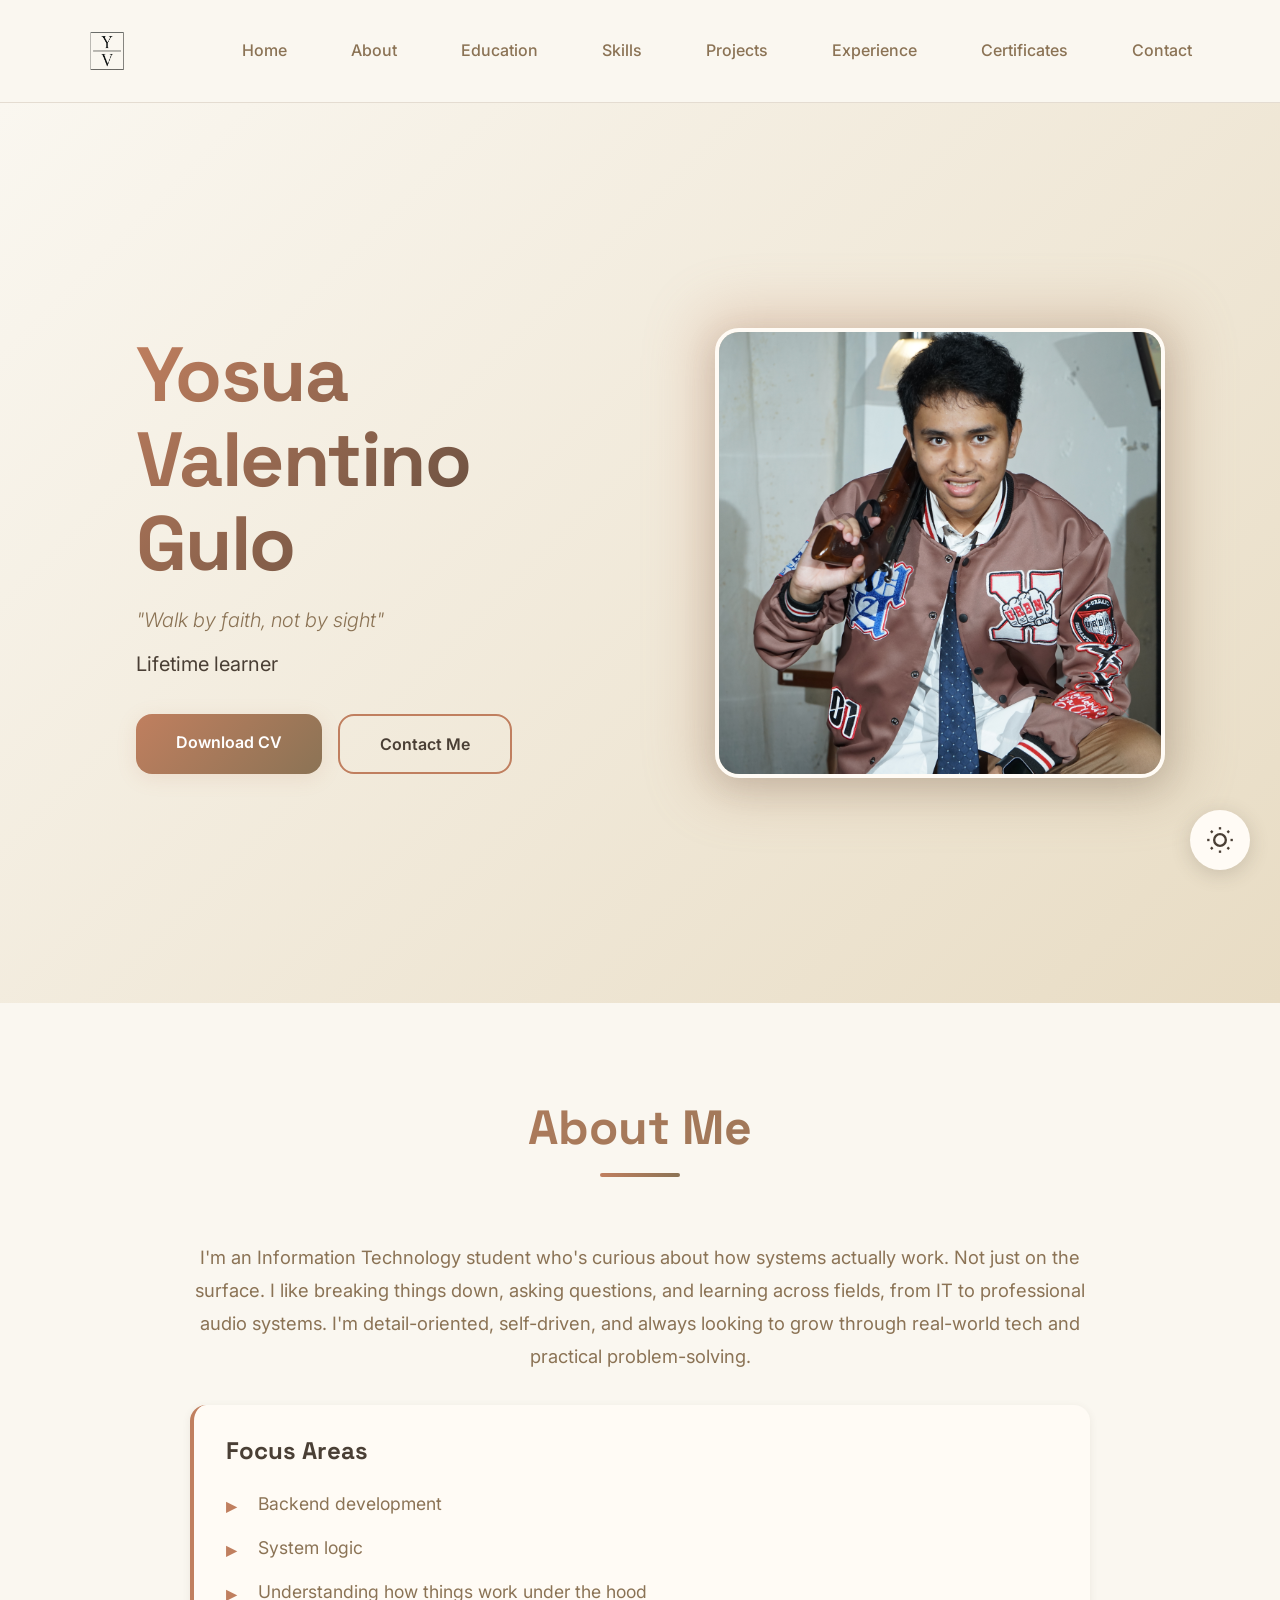
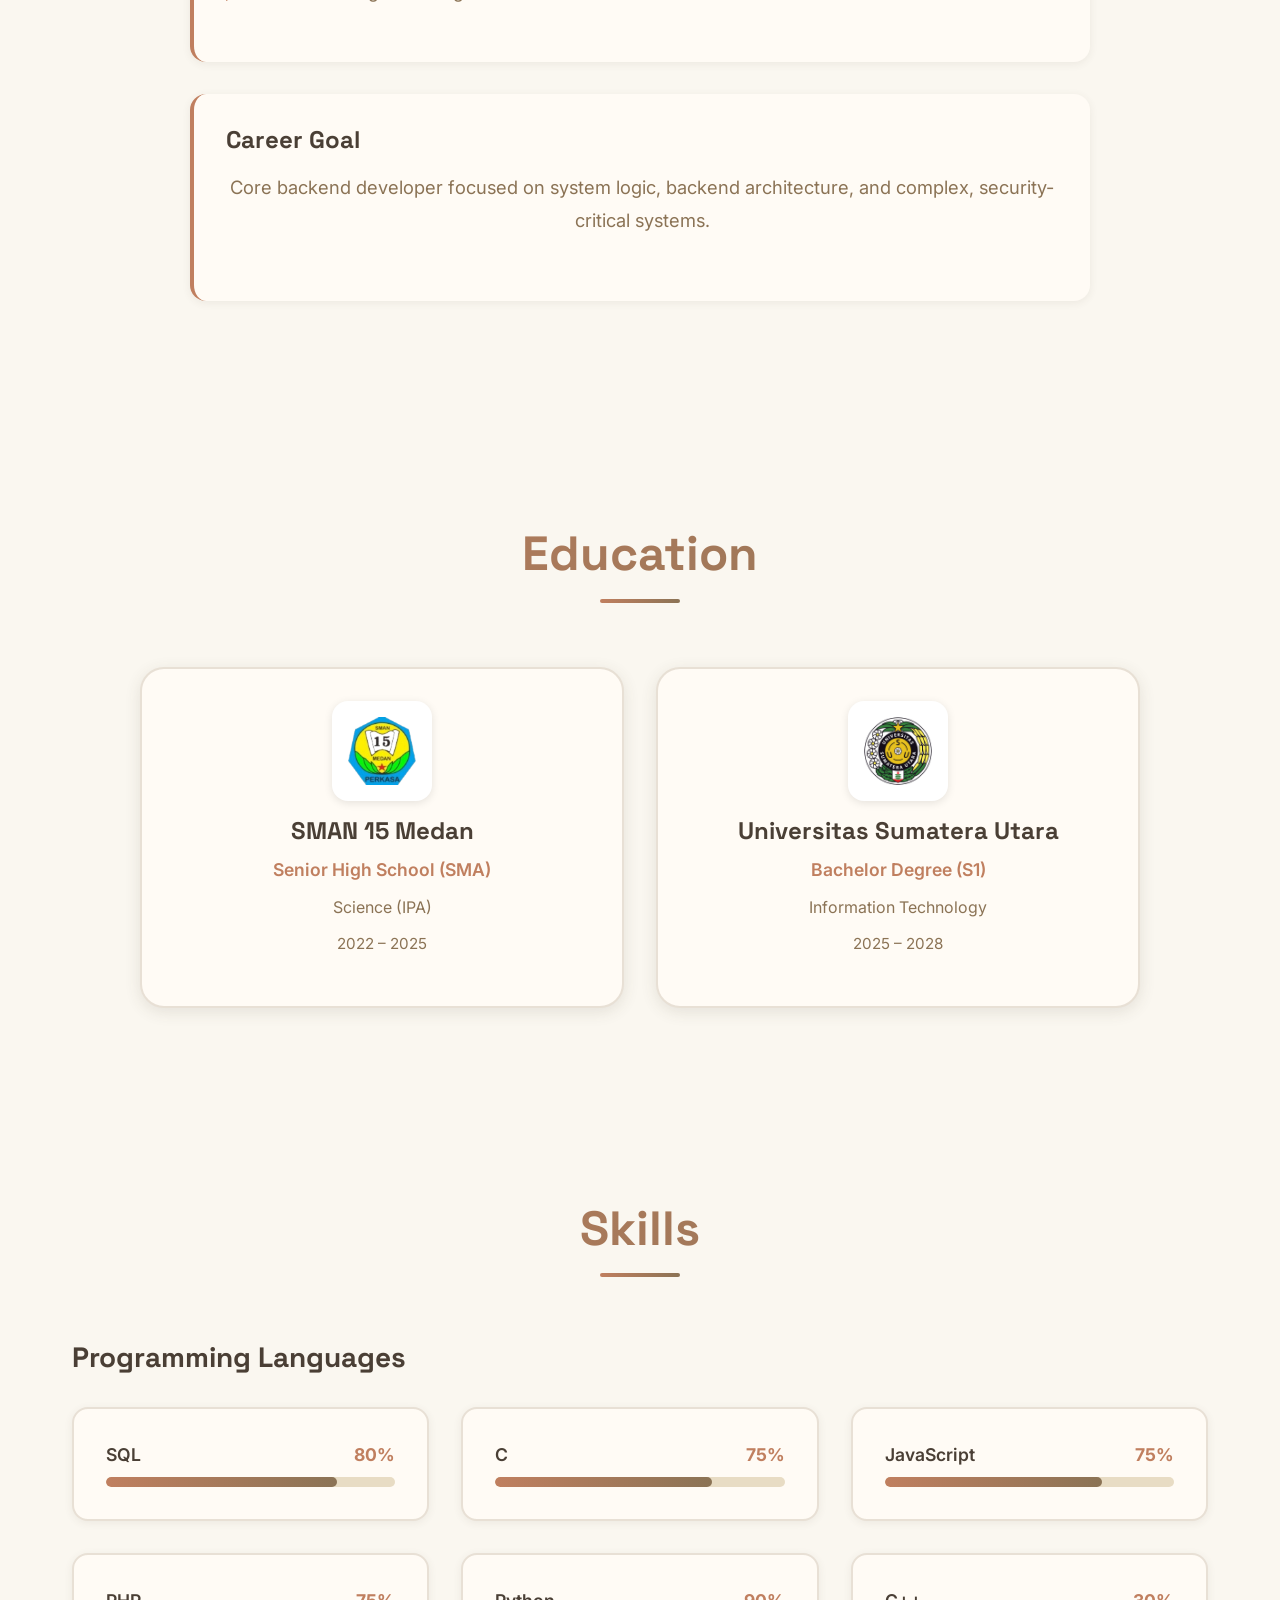
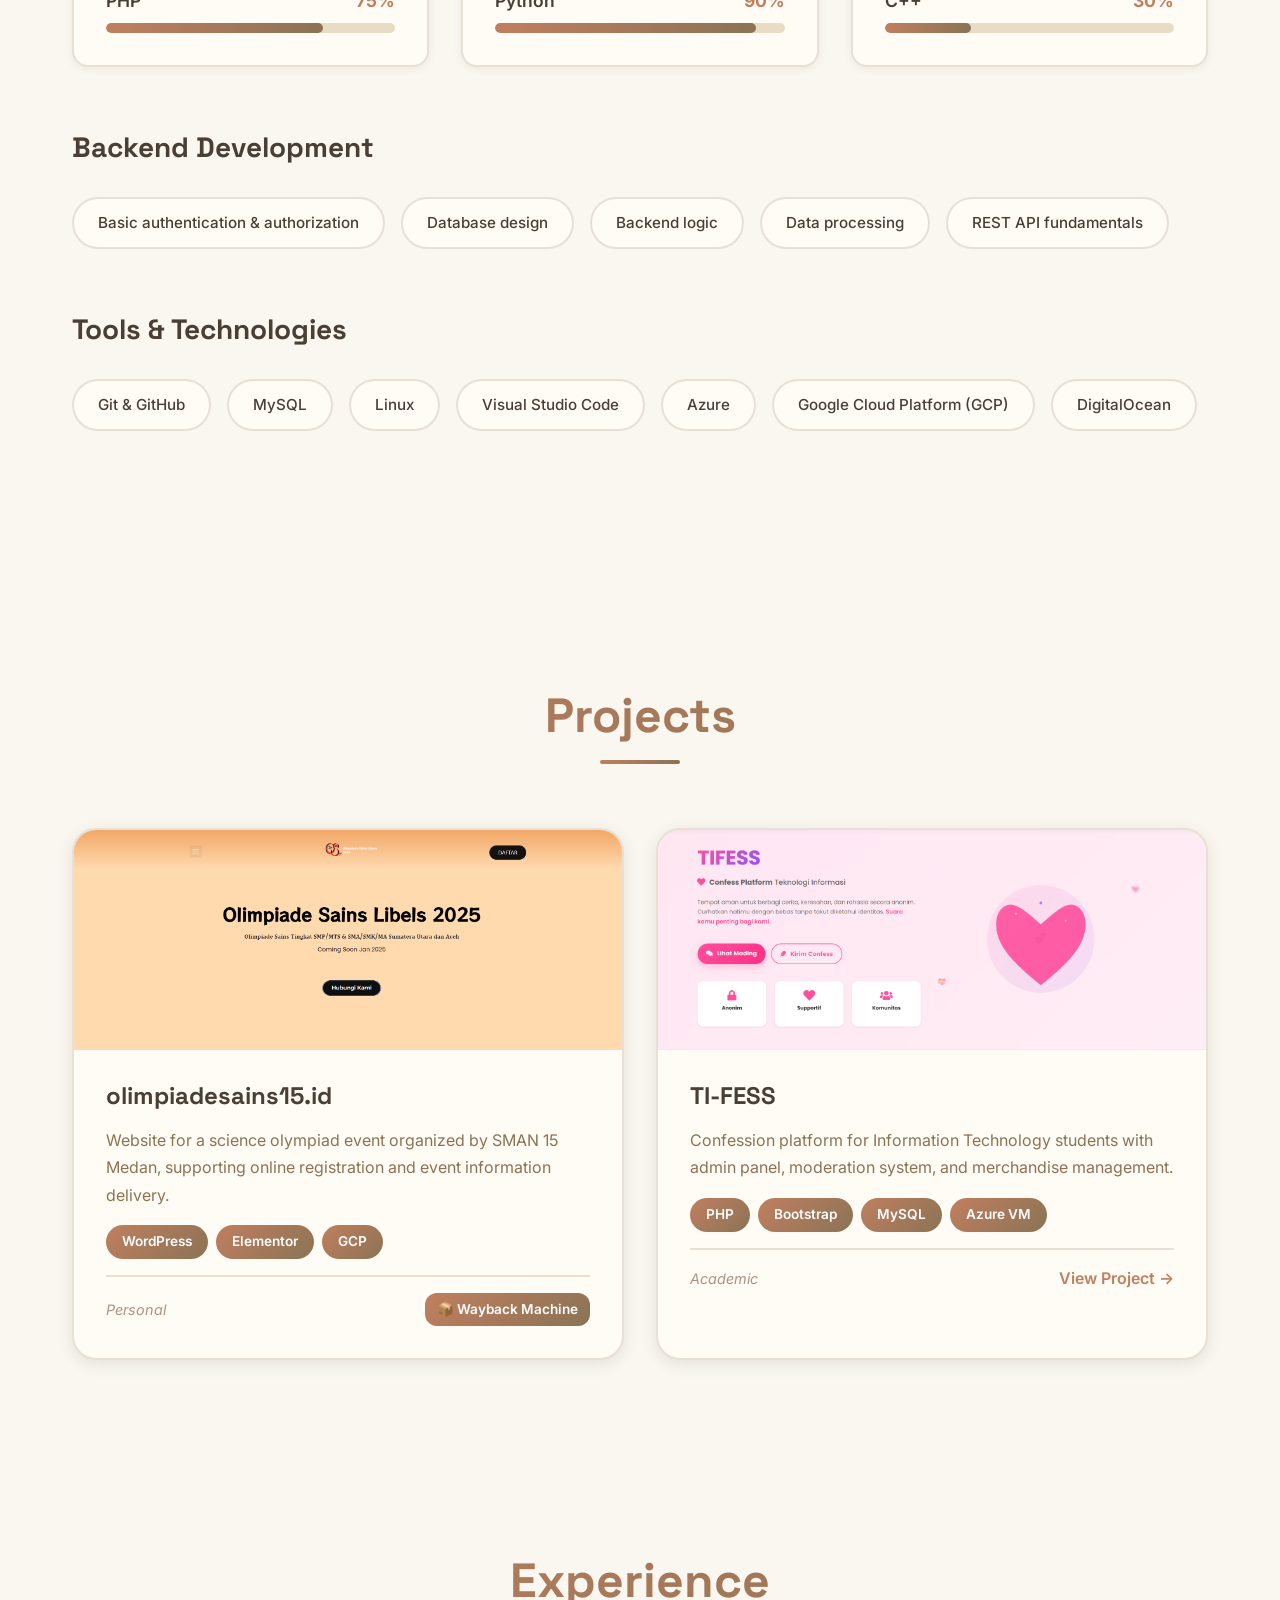
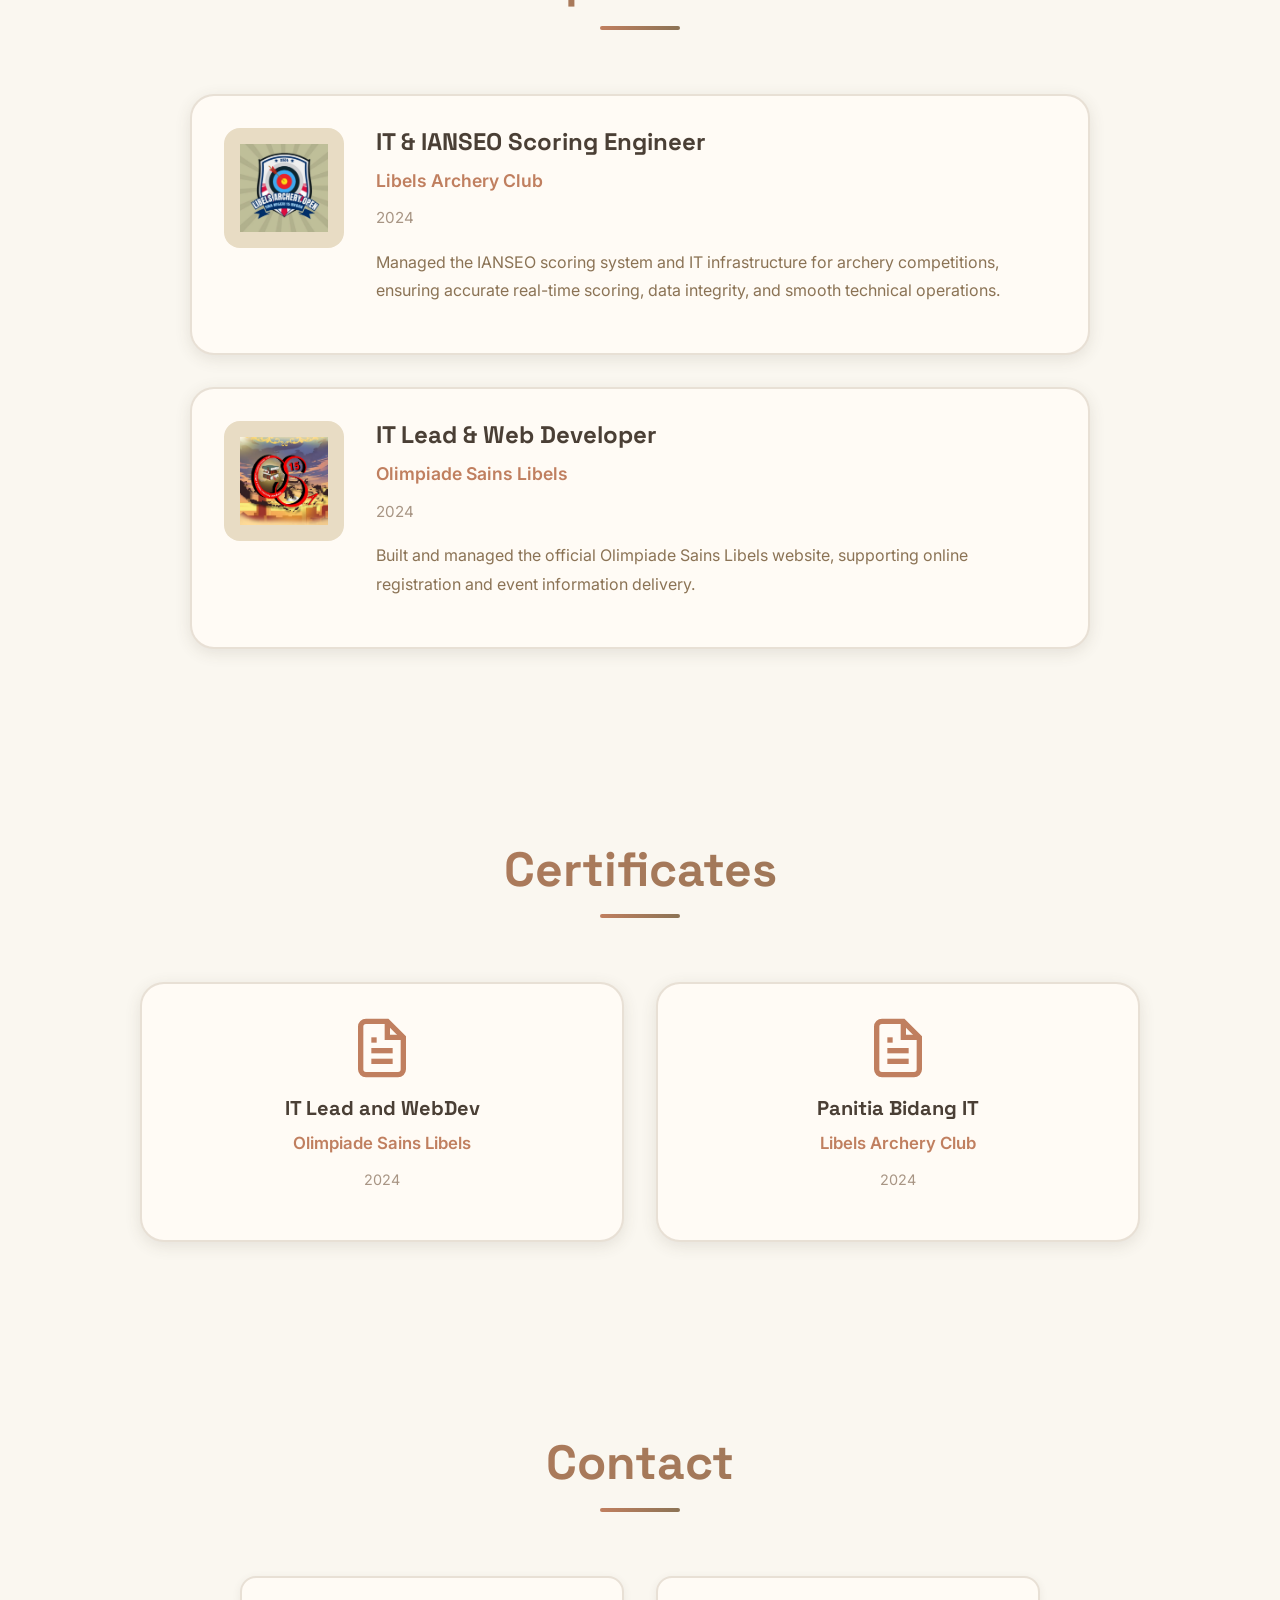
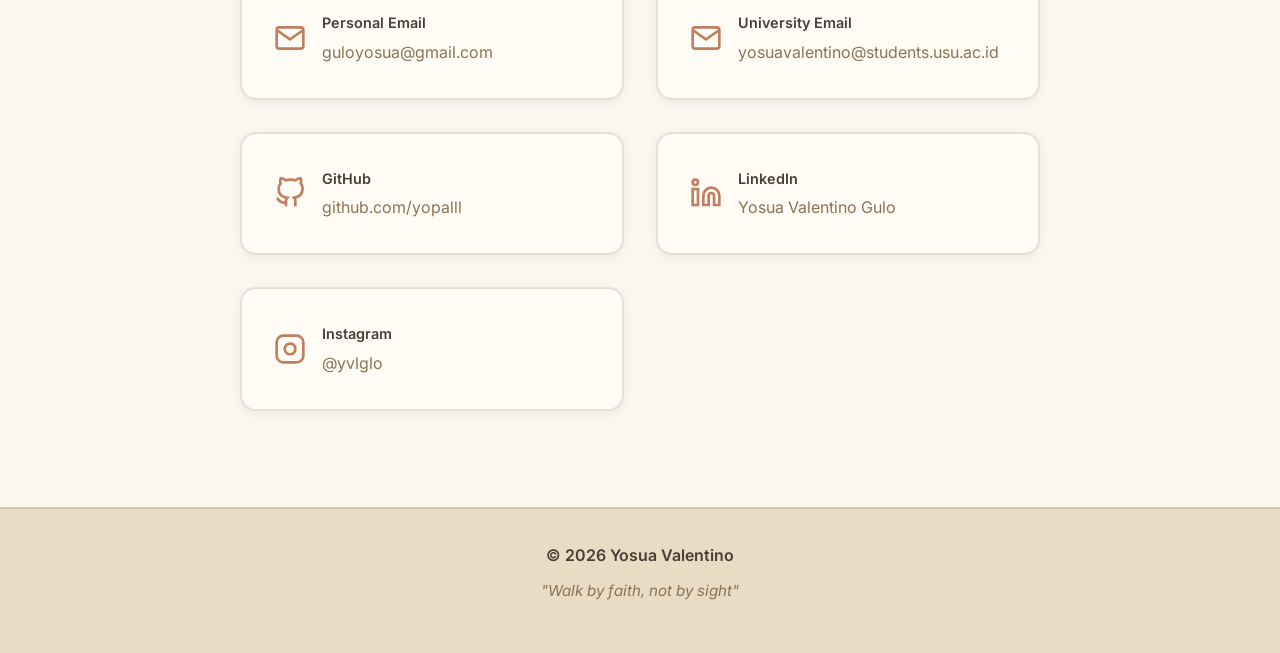
==== index.html @ d1d3d6b6 "Yopalll-ME" ====
<!DOCTYPE html>
<html lang="en" data-theme="light">
<head>
    <meta charset="UTF-8">
    <meta name="viewport" content="width=device-width, initial-scale=1.0">
    <meta name="description" content="Yosua Valentino - IT Student | Backend Developer & System Logic Enthusiast">
    <meta name="author" content="Yosua Valentino Gulo">
    <meta name="keywords" content="Backend Developer, IT Student, System Logic, PHP, MySQL, Web Development">
    <title>Yosua Valentino | Backend Developer & System Logic Enthusiast</title>
    
    <!-- Favicon -->
    <link rel="icon" type="image/png" href="assets/images/favicon.svg">
    <!-- Font Google -->
    <link rel="preconnect" href="https://fonts.googleapis.com">
    <link rel="preconnect" href="https://fonts.gstatic.com" crossorigin>
    <link href="https://fonts.googleapis.com/css2?family=Inter:wght@300;400;500;600;700&family=Space+Grotesk:wght@400;500;600;700&display=swap" rel="stylesheet">
    
    <!-- CSS Bootstrap 5 -->
    <link href="https://cdn.jsdelivr.net/npm/bootstrap@5.3.2/dist/css/bootstrap.min.css" rel="stylesheet">
    
    

    <link rel="stylesheet" href="assets/css/style.css?v=2">
</head>
<body>
 
    <button class="theme-toggle" id="themeToggle" aria-label="Toggle dark mode">
        <svg class="sun-icon" width="24" height="24" viewBox="0 0 24 24" fill="none" stroke="currentColor" stroke-width="2">
            <circle cx="12" cy="12" r="5"/>
            <line x1="12" y1="1" x2="12" y2="3"/>
            <line x1="12" y1="21" x2="12" y2="23"/>
            <line x1="4.22" y1="4.22" x2="5.64" y2="5.64"/>
            <line x1="18.36" y1="18.36" x2="19.78" y2="19.78"/>
            <line x1="1" y1="12" x2="3" y2="12"/>
            <line x1="21" y1="12" x2="23" y2="12"/>
            <line x1="4.22" y1="19.78" x2="5.64" y2="18.36"/>
            <line x1="18.36" y1="5.64" x2="19.78" y2="4.22"/>
        </svg>
        <svg class="moon-icon" width="24" height="24" viewBox="0 0 24 24" fill="none" stroke="currentColor" stroke-width="2">
            <path d="M21 12.79A9 9 0 1 1 11.21 3 7 7 0 0 0 21 12.79z"/>
        </svg>
    </button>


    <nav class="navbar">
        <div class="container">
            <a href="#home" class="logo-brand">
                <img src="assets/images/logo-personal.png?v=2" alt="YVG Logo" class="logo-light">
                <img src="assets/images/logo-personal-dark.png?v=2" alt="YVG Logo" class="logo-dark">
            </a>
            <ul class="nav-links" id="navLinks">
                <li><a href="#home">Home</a></li>
                <li><a href="#about">About</a></li>
                <li><a href="#education">Education</a></li>
                <li><a href="#skills">Skills</a></li>
                <li><a href="#projects">Projects</a></li>
                <li><a href="#experience">Experience</a></li>
                <li><a href="#certificates">Certificates</a></li>
                <li><a href="#contact">Contact</a></li>
            </ul>
            <button class="mobile-menu-toggle" id="mobileMenuToggle" aria-label="Toggle menu">
                <span></span>
                <span></span>
                <span></span>
            </button>
        </div>
    </nav>


    <section id="home" class="hero">
        <div class="container">
            <div class="hero-content">
                <div class="hero-text fade-in-up">
                    <h1 class="hero-title fade-in-up">Yosua Valentino Gulo</h1>
                    <p class="hero-tagline">"Walk by faith, not by sight"</p>
                    <p class="hero-description">Lifetime learner</p>
                    <div class="hero-buttons">
                        <a href="assets/docs/cv-yosua.pdf" download="CV_Yosua_Valentino.pdf" class="btn btn-primary">Download CV</a>
                        <a href="#contact" class="btn btn-secondary">Contact Me</a>
                    </div>
                </div>
                <div class="hero-image fade-in-up">
                    <div class="profile-photo">
                        <img src="assets/images/profile-hero.jpg?v=1" alt="Yosua Valentino Gulo" class="hero-photo-light">
                        <img src="assets/images/profile-hero-dark.jpg?v=1" alt="Yosua Valentino Gulo" class="hero-photo-dark">
                    </div>
                </div>
            </div>
        </div>
    </section>


    <section id="about" class="about section">
        <div class="container">
            <h2 class="section-title fade-in-up">About Me</h2>
            <div class="about-content fade-in-up">
                <div class="about-text">
                    <p>I'm an Information Technology student who's curious about how systems actually work. Not just on the surface. I like breaking things down, asking questions, and learning across fields, from IT to professional audio systems. I'm detail-oriented, self-driven, and always looking to grow through real-world tech and practical problem-solving.</p>
                    
                    <div class="focus-areas">
                        <h3>Focus Areas</h3>
                        <ul>
                            <li>Backend development</li>
                            <li>System logic</li>
                            <li>Understanding how things work under the hood</li>
                        </ul>
                    </div>
                    
                    <div class="career-goal">
                        <h3>Career Goal</h3>
                        <p>Core backend developer focused on system logic, backend architecture, and complex, security-critical systems.</p>
                    </div>
                </div>
            </div>
        </div>
    </section>


    <section id="education" class="education section">
        <div class="container">
            <h2 class="section-title fade-in-up">Education</h2>
            <div class="education-timeline">
                <div class="education-card fade-in-up">
                    <a href="https://sman15medan.sch.id" target="_blank" rel="noopener noreferrer" class="education-logo">
                        <img src="assets/images/logo-sman15.png" alt="SMAN 15 Medan Logo">
                    </a>
                    <div class="education-content">
                        <h3>SMAN 15 Medan</h3>
                        <p class="education-level">Senior High School (SMA)</p>
                        <p class="education-major">Science (IPA)</p>
                        <p class="education-year">2022 – 2025</p>
                    </div>
                </div>
                
                <div class="education-card fade-in-up">
                    <a href="https://fasilkom-ti.usu.ac.id" target="_blank" rel="noopener noreferrer" class="education-logo">
                        <img src="assets/images/logo-usu.png" alt="Universitas Sumatera Utara Logo">
                    </a>
                    <div class="education-content">
                        <h3>Universitas Sumatera Utara</h3>
                        <p class="education-level">Bachelor Degree (S1)</p>
                        <p class="education-major">Information Technology</p>
                        <p class="education-year">2025 – 2028</p>
                    </div>
                </div>
            </div>
        </div>
    </section>


    <section id="skills" class="skills section">
        <div class="container">
            <h2 class="section-title fade-in-up">Skills</h2>
            
            <div class="skills-category fade-in-up">
                <h3>Programming Languages</h3>
                <div class="skills-grid">
                    <div class="skill-item">
                        <div class="skill-header">
                            <span class="skill-name">SQL</span>
                            <span class="skill-percentage">80%</span>
                        </div>
                        <div class="skill-bar">
                            <div class="skill-progress" data-progress="80"></div>
                        </div>
                    </div>
                    
                    <div class="skill-item">
                        <div class="skill-header">
                            <span class="skill-name">C</span>
                            <span class="skill-percentage">75%</span>
                        </div>
                        <div class="skill-bar">
                            <div class="skill-progress" data-progress="75"></div>
                        </div>
                    </div>
                    
                    <div class="skill-item">
                        <div class="skill-header">
                            <span class="skill-name">JavaScript</span>
                            <span class="skill-percentage">75%</span>
                        </div>
                        <div class="skill-bar">
                            <div class="skill-progress" data-progress="75"></div>
                        </div>
                    </div>
                    
                    <div class="skill-item">
                        <div class="skill-header">
                            <span class="skill-name">PHP</span>
                            <span class="skill-percentage">75%</span>
                        </div>
                        <div class="skill-bar">
                            <div class="skill-progress" data-progress="75"></div>
                        </div>
                    </div>
                    
                    <div class="skill-item">
                        <div class="skill-header">
                            <span class="skill-name">Python</span>
                            <span class="skill-percentage">90%</span>
                        </div>
                        <div class="skill-bar">
                            <div class="skill-progress" data-progress="90"></div>
                        </div>
                    </div>
                    
                    <div class="skill-item">
                        <div class="skill-header">
                            <span class="skill-name">C++</span>
                            <span class="skill-percentage">30%</span>
                        </div>
                        <div class="skill-bar">
                            <div class="skill-progress" data-progress="30"></div>
                        </div>
                    </div>
                </div>
            </div>
            
            <div class="skills-category fade-in-up">
                <h3>Backend Development</h3>
                <div class="skills-tags">
                    <span class="skill-tag">Basic authentication & authorization</span>
                    <span class="skill-tag">Database design</span>
                    <span class="skill-tag">Backend logic</span>
                    <span class="skill-tag">Data processing</span>
                    <span class="skill-tag">REST API fundamentals</span>
                </div>
            </div>
            
            <div class="skills-category fade-in-up">
                <h3>Tools & Technologies</h3>
                <div class="skills-tags">
                    <span class="skill-tag">Git & GitHub</span>
                    <span class="skill-tag">MySQL</span>
                    <span class="skill-tag">Linux</span>
                    <span class="skill-tag">Visual Studio Code</span>
                    <span class="skill-tag">Azure</span>
                    <span class="skill-tag">Google Cloud Platform (GCP)</span>
                    <span class="skill-tag">DigitalOcean</span>
                </div>
            </div>
        </div>
    </section>


    <section id="projects" class="projects section">
        <div class="container">
            <h2 class="section-title fade-in-up">Projects</h2>
            <div class="projects-grid">
                <div class="project-card fade-in-up">
                    <div class="project-image">
                        <img src="assets/images/project-olimpiade.jpg" alt="olimpiadesains15.id screenshot">
                    </div>
                    <div class="project-content">
                        <h3>olimpiadesains15.id</h3>
                        <p class="project-description">Website for a science olympiad event organized by SMAN 15 Medan, supporting online registration and event information delivery.</p>
                        <div class="project-tech">
                            <span class="tech-tag">WordPress</span>
                            <span class="tech-tag">Elementor</span>
                            <span class="tech-tag">GCP</span>
                        </div>
                        <div class="project-meta">
                            <span class="project-type">Personal</span>
                            <a href="https://web.archive.org/web/20241211135034/http://olimpiadesains15.id/" target="_blank" rel="noopener noreferrer" class="project-link wayback-link">
                                <span class="wayback-badge">📦 Wayback Machine</span>
                            </a>
                        </div>
                    </div>
                </div>
                
                <div class="project-card fade-in-up">
                    <div class="project-image">
                        <img src="assets/images/project-tifess.jpg" alt="TI-FESS screenshot">
                    </div>
                    <div class="project-content">
                        <h3>TI-FESS</h3>
                        <p class="project-description">Confession platform for Information Technology students with admin panel, moderation system, and merchandise management.</p>
                        <div class="project-tech">
                            <span class="tech-tag">PHP</span>
                            <span class="tech-tag">Bootstrap</span>
                            <span class="tech-tag">MySQL</span>
                            <span class="tech-tag">Azure VM</span>
                        </div>
                        <div class="project-meta">
                            <span class="project-type">Academic</span>
                            <a href="https://tifess-usu.my.id" target="_blank" rel="noopener noreferrer" class="project-link">View Project →</a>
                        </div>
                    </div>
                </div>
            </div>
        </div>
    </section>


    <section id="experience" class="experience section">
        <div class="container">
            <h2 class="section-title fade-in-up">Experience</h2>
            <div class="experience-timeline">
                <div class="experience-card fade-in-up">
                    <div class="experience-logo">
                        <img src="assets/images/libels-logo.png" alt="Libels Archery Club Logo">
                    </div>
                    <div class="experience-content">
                        <h3>IT & IANSEO Scoring Engineer</h3>
                        <p class="experience-org">Libels Archery Club</p>
                        <p class="experience-year">2024</p>
                        <p class="experience-description">Managed the IANSEO scoring system and IT infrastructure for archery competitions, ensuring accurate real-time scoring, data integrity, and smooth technical operations.</p>
                    </div>
                </div>
                
                <div class="experience-card fade-in-up">
                    <div class="experience-logo">
                        <img src="assets/images/olimpiade-sains-logo.png" alt="Olimpiade Sains Libels Logo">
                    </div>
                    <div class="experience-content">
                        <h3>IT Lead & Web Developer</h3>
                        <p class="experience-org">Olimpiade Sains Libels</p>
                        <p class="experience-year">2024</p>
                        <p class="experience-description">Built and managed the official Olimpiade Sains Libels website, supporting online registration and event information delivery.</p>
                    </div>
                </div>
            </div>
        </div>
    </section>


    <section id="certificates" class="certificates section">
        <div class="container">
            <h2 class="section-title fade-in-up">Certificates</h2>
            <div class="certificates-grid">
                <div class="certificate-card fade-in-up">
                    <div class="certificate-icon">
                        <svg width="64" height="64" viewBox="0 0 24 24" fill="none" stroke="currentColor" stroke-width="2">
                            <path d="M14 2H6a2 2 0 0 0-2 2v16a2 2 0 0 0 2 2h12a2 2 0 0 0 2-2V8z"/>
                            <polyline points="14 2 14 8 20 8"/>
                            <line x1="16" y1="13" x2="8" y2="13"/>
                            <line x1="16" y1="17" x2="8" y2="17"/>
                            <polyline points="10 9 9 9 8 9"/>
                        </svg>
                    </div>
                    <h3>IT Lead and WebDev</h3>
                    <p class="certificate-issuer">Olimpiade Sains Libels</p>
                    <p class="certificate-year">2024</p>
                </div>
                
                <div class="certificate-card fade-in-up">
                    <div class="certificate-icon">
                        <svg width="64" height="64" viewBox="0 0 24 24" fill="none" stroke="currentColor" stroke-width="2">
                            <path d="M14 2H6a2 2 0 0 0-2 2v16a2 2 0 0 0 2 2h12a2 2 0 0 0 2-2V8z"/>
                            <polyline points="14 2 14 8 20 8"/>
                            <line x1="16" y1="13" x2="8" y2="13"/>
                            <line x1="16" y1="17" x2="8" y2="17"/>
                            <polyline points="10 9 9 9 8 9"/>
                        </svg>
                    </div>
                    <h3>Panitia Bidang IT</h3>
                    <p class="certificate-issuer">Libels Archery Club</p>
                    <p class="certificate-year">2024</p>
                </div>
            </div>
        </div>
    </section>


    <section id="contact" class="contact section">
        <div class="container">
            <h2 class="section-title fade-in-up">Contact</h2>
            <div class="contact-content fade-in-up">
                <div class="contact-info">
                    <div class="contact-item">
                        <svg class="contact-icon" width="32" height="32" viewBox="0 0 24 24" fill="none" stroke="currentColor" stroke-width="2">
                            <path d="M4 4h16c1.1 0 2 .9 2 2v12c0 1.1-.9 2-2 2H4c-1.1 0-2-.9-2-2V6c0-1.1.9-2 2-2z"/>
                            <polyline points="22,6 12,13 2,6"/>
                        </svg>
                        <div>
                            <p class="contact-label">Personal Email</p>
                            <a href="mailto:guloyosua@gmail.com">guloyosua@gmail.com</a>
                        </div>
                    </div>
                    
                    <div class="contact-item">
                        <svg class="contact-icon" width="32" height="32" viewBox="0 0 24 24" fill="none" stroke="currentColor" stroke-width="2">
                            <path d="M4 4h16c1.1 0 2 .9 2 2v12c0 1.1-.9 2-2 2H4c-1.1 0-2-.9-2-2V6c0-1.1.9-2 2-2z"/>
                            <polyline points="22,6 12,13 2,6"/>
                        </svg>
                        <div>
                            <p class="contact-label">University Email</p>
                            <a href="mailto:yosuavalentino@students.usu.ac.id">yosuavalentino@students.usu.ac.id</a>
                        </div>
                    </div>
                    
                    <div class="contact-item">
                        <svg class="contact-icon" width="32" height="32" viewBox="0 0 24 24" fill="none" stroke="currentColor" stroke-width="2">
                            <path d="M9 19c-5 1.5-5-2.5-7-3m14 6v-3.87a3.37 3.37 0 0 0-.94-2.61c3.14-.35 6.44-1.54 6.44-7A5.44 5.44 0 0 0 20 4.77 5.07 5.07 0 0 0 19.91 1S18.73.65 16 2.48a13.38 13.38 0 0 0-7 0C6.27.65 5.09 1 5.09 1A5.07 5.07 0 0 0 5 4.77a5.44 5.44 0 0 0-1.5 3.78c0 5.42 3.3 6.61 6.44 7A3.37 3.37 0 0 0 9 18.13V22"/>
                        </svg>
                        <div>
                            <p class="contact-label">GitHub</p>
                            <a href="https://github.com/yopalll" target="_blank" rel="noopener noreferrer">github.com/yopalll</a>
                        </div>
                    </div>
                    
                    <div class="contact-item">
                        <svg class="contact-icon" width="32" height="32" viewBox="0 0 24 24" fill="none" stroke="currentColor" stroke-width="2">
                            <path d="M16 8a6 6 0 0 1 6 6v7h-4v-7a2 2 0 0 0-2-2 2 2 0 0 0-2 2v7h-4v-7a6 6 0 0 1 6-6z"/>
                            <rect x="2" y="9" width="4" height="12"/>
                            <circle cx="4" cy="4" r="2"/>
                        </svg>
                        <div>
                            <p class="contact-label">LinkedIn</p>
                            <a href="https://www.linkedin.com/in/yosua-valentino-gulo-7b9a1024b/" target="_blank" rel="noopener noreferrer">Yosua Valentino Gulo</a>
                        </div>
                    </div>
                    
                    <div class="contact-item">
                        <svg class="contact-icon" width="32" height="32" viewBox="0 0 24 24" fill="none" stroke="currentColor" stroke-width="2">
                            <rect x="2" y="2" width="20" height="20" rx="5" ry="5"/>
                            <path d="M16 11.37A4 4 0 1 1 12.63 8 4 4 0 0 1 16 11.37z"/>
                            <line x1="17.5" y1="6.5" x2="17.51" y2="6.5"/>
                        </svg>
                        <div>
                            <p class="contact-label">Instagram</p>
                            <a href="https://www.instagram.com/yvlglo/" target="_blank" rel="noopener noreferrer">@yvlglo</a>
                        </div>
                    </div>
                </div>
            </div>
        </div>
    </section>


    <footer class="footer">
        <div class="container">
            <p class="footer-copyright">© 2026 Yosua Valentino</p>
            <p class="footer-quote">"Walk by faith, not by sight"</p>
        </div>
    </footer>

    
    <script src="https://cdn.jsdelivr.net/npm/bootstrap@5.3.2/dist/js/bootstrap.bundle.min.js"></script>
    
    
    <script src="assets/js/script.js"></script>
</body>
</html>
---- assets/css/style.css ----
/* 
   CV Earth Tones - Variabel CSS & Pengaturan Tema
    */
:root {
  /* warna Earth Tones - Mode Terang */
  --cream: #FAF7F0;
  --beige: #E8DCC4;
  --muted-brown: #8B7355;
  --terracotta: #C07F5F;
  --dark-brown: #4A3F35;
  --warm-white: #FFFBF5;
  
  /* Mode Terang */
  --bg-primary: var(--cream);
  --bg-secondary: var(--beige);
  --bg-card: var(--warm-white);
  --text-primary: var(--dark-brown);
  --text-secondary: var(--muted-brown);
  --text-muted: #A89584;
  --accent-primary: var(--terracotta);
  --accent-secondary: #D4916F;
  
  /*  UI */
  --border-color: rgba(139, 115, 85, 0.2);
  --shadow-sm: 0 2px 8px rgba(74, 63, 53, 0.08);
  --shadow-md: 0 4px 16px rgba(74, 63, 53, 0.12);
  --shadow-lg: 0 8px 32px rgba(74, 63, 53, 0.16);
  --shadow-warm: 0 4px 20px rgba(192, 127, 95, 0.15);
  
  /* Tipografi */
  --font-primary: 'Inter', -apple-system, BlinkMacSystemFont, 'Segoe UI', sans-serif;
  --font-heading: 'Space Grotesk', var(--font-primary);
  
  /* Spasi */
  --spacing-xs: 0.5rem;
  --spacing-sm: 1rem;
  --spacing-md: 2rem;
  --spacing-lg: 4rem;
  --spacing-xl: 6rem;
  
  /* Radius Border */
  --radius-sm: 12px;
  --radius-md: 16px;
  --radius-lg: 24px;
  --radius-full: 9999px;
  
  /* Transisi */
  --transition-fast: 0.2s ease;
  --transition-base: 0.3s ease;
  --transition-slow: 0.5s ease;
}

/*  Mode Gelap */
[data-theme="dark"] {
  --dark-cream: #2A2520;
  --dark-beige: #3D3530;
  --light-brown: #B8A490;
  --warm-terracotta: #D4916F;
  --cream-text: #F5EFE7;
  --dark-card: #342E28;
  
  /* Warna Semantik - Mode Gelap */
  --bg-primary: var(--dark-cream);
  --bg-secondary: var(--dark-beige);
  --bg-card: var(--dark-card);
  --text-primary: var(--cream-text);
  --text-secondary: var(--light-brown);
  --text-muted: #9B8B7E;
  --accent-primary: var(--warm-terracotta);
  --accent-secondary: #E8A87C;
  
  --border-color: rgba(184, 164, 144, 0.15);
  --shadow-sm: 0 2px 8px rgba(0, 0, 0, 0.3);
  --shadow-md: 0 4px 16px rgba(0, 0, 0, 0.4);
  --shadow-lg: 0 8px 32px rgba(0, 0, 0, 0.5);
  --shadow-warm: 0 4px 20px rgba(212, 145, 111, 0.2);
}

/* 
   Reset 
   */
* {
  margin: 0;
  padding: 0;
  box-sizing: border-box;
}

html {
  scroll-behavior: smooth;
  font-size: 16px;
}

body {
  font-family: var(--font-primary);
  background-color: var(--bg-primary);
  color: var(--text-primary);
  line-height: 1.6;
  transition: background-color var(--transition-base), color var(--transition-base);
}

/* penulisam */
h1, h2, h3, h4, h5, h6 {
  font-family: var(--font-heading);
  font-weight: 700;
  line-height: 1.2;
  color: var(--text-primary);
}

h1 {
  font-size: clamp(3rem, 6vw, 5.5rem);
}

h2 {
  font-size: clamp(2rem, 4vw, 3rem);
}

h3 {
  font-size: clamp(1.5rem, 3vw, 2rem);
}

p {
  color: var(--text-secondary);
  line-height: 1.8;
}

a {
  color: var(--accent-primary);
  text-decoration: none;
  transition: color var(--transition-fast);
}

a:hover {
  color: var(--accent-secondary);
}

/* container */
.container {
  max-width: 1200px;
  margin: 0 auto;
  padding: 0 var(--spacing-md);
}

.section {
  padding: var(--spacing-xl) 0;
}

.section-title {
  text-align: center;
  margin-bottom: var(--spacing-lg);
  background: linear-gradient(135deg, var(--terracotta) 0%, var(--muted-brown) 100%);
  -webkit-background-clip: text;
  -webkit-text-fill-color: transparent;
  background-clip: text;
  position: relative;
}

.section-title::after {
  content: '';
  display: block;
  width: 80px;
  height: 4px;
  background: linear-gradient(90deg, var(--terracotta), var(--muted-brown));
  margin: var(--spacing-sm) auto 0;
  border-radius: var(--radius-full);
}

/* tombol mode */
.theme-toggle {
  position: fixed;
  bottom: 30px;
  right: 30px;
  z-index: 1001;
  width: 60px;
  height: 60px;
  border-radius: var(--radius-full);
  border: none;
  background: var(--bg-card);
  box-shadow: 0 4px 20px rgba(74, 63, 53, 0.2);
  cursor: pointer;
  display: flex;
  align-items: center;
  justify-content: center;
  transition: all var(--transition-base);
  padding: 0;
}

[data-theme="dark"] .theme-toggle {
  box-shadow: 0 4px 20px rgba(212, 145, 111, 0.3);
}

.theme-toggle:hover {
  transform: scale(1.1) translateY(-3px);
  box-shadow: 0 8px 30px rgba(192, 127, 95, 0.4);
}

.theme-toggle:active {
  transform: scale(0.95);
}

.theme-toggle svg {
  width: 28px;
  height: 28px;
  color: var(--text-primary);
  transition: transform var(--transition-base);
}

.theme-toggle:hover svg {
  transform: rotate(20deg);
}

.sun-icon {
  display: block;
}

.moon-icon {
  display: none;
}

[data-theme="dark"] .sun-icon {
  display: none;
}

[data-theme="dark"] .moon-icon {
  display: block;
}

/* 
   Navigasi
   */
.navbar {
  position: sticky;
  top: 0;
  z-index: 999;
  background: rgba(250, 247, 240, 0.95);
  backdrop-filter: blur(10px);
  border-bottom: 1px solid var(--border-color);
  padding: var(--spacing-sm) 0;
  transition: all var(--transition-base);
}

[data-theme="dark"] .navbar {
  background: rgba(42, 37, 32, 0.95);
}

.navbar.scrolled {
  box-shadow: var(--shadow-md);
}

.navbar .container {
  display: flex;
  justify-content: space-between;
  align-items: center;
}

.logo-brand {
  display: flex;
  align-items: center;
  gap: 0.75rem;
  text-decoration: none;
}

.logo-brand img {
  height:70px;
  width: 70px;
  object-fit: contain;
  transition: transform var(--transition-base);
}

.logo-brand:hover img {
  transform: scale(1.08);
}

/* Ganti tema logo */
.logo-dark {
  display: none;
}

[data-theme="dark"] .logo-light {
  display: none;
}

[data-theme="dark"] .logo-dark {
  display: block;
}

.logo-text {
  font-family: var(--font-heading);
  font-size: 1.25rem;
  font-weight: 700;
  background: linear-gradient(135deg, var(--terracotta), var(--muted-brown));
  -webkit-background-clip: text;
  -webkit-text-fill-color: transparent;
  background-clip: text;
}

.nav-links {
  display: flex;
  list-style: none;
  gap: var(--spacing-md);
  margin: 0;
}

.nav-links a {
  color: var(--text-secondary);
  font-weight: 500;
  padding: var(--spacing-xs) var(--spacing-sm);
  border-radius: var(--radius-sm);
  transition: all var(--transition-fast);
}

.nav-links a:hover {
  color: var(--text-primary);
  background: var(--bg-secondary);
}

.mobile-menu-toggle {
  display: none;
  flex-direction: column;
  gap: 5px;
  background: none;
  border: none;
  cursor: pointer;
  padding: 8px;
}

.mobile-menu-toggle span {
  width: 25px;
  height: 3px;
  background: var(--text-primary);
  border-radius: var(--radius-sm);
  transition: all var(--transition-base);
}

/* hero  */
.hero {
  min-height: 100vh;
  display: flex;
  align-items: center;
  padding: var(--spacing-lg) 0;
  background: linear-gradient(135deg, var(--bg-primary) 0%, var(--bg-secondary) 100%);
}

.hero-content {
  display: grid;
  grid-template-columns: 1fr 1fr;
  gap: var(--spacing-lg);
  align-items: center;
}

.hero-text {
  padding-left: var(--spacing-lg);
}

.hero-title {
  margin-bottom: var(--spacing-sm);
  background: linear-gradient(135deg, var(--terracotta) 0%, var(--dark-brown) 100%);
  -webkit-background-clip: text;
  -webkit-text-fill-color: transparent;
  background-clip: text;
  font-weight: 800;
  letter-spacing: -0.02em;
  line-height: 1.1;
}

.hero-tagline {
  font-size: 1.25rem;
  font-style: italic;
  color: var(--text-secondary);
  margin-bottom: var(--spacing-xs);
  font-weight: 300;
}

.hero-description {
  font-size: 1.25rem;
  margin-bottom: var(--spacing-md);
  color: var(--text-primary);
}

.hero-buttons {
  display: flex;
  gap: var(--spacing-sm);
  flex-wrap: wrap;
}

.btn {
  padding: 1rem 2.5rem;
  border-radius: var(--radius-md);
  font-weight: 600;
  font-size: 1rem;
  cursor: pointer;
  border: none;
  transition: all var(--transition-base);
  display: inline-block;
  text-align: center;
}

.btn-primary {
  background: linear-gradient(135deg, var(--terracotta) 0%, var(--muted-brown) 100%);
  color: white;
  box-shadow: var(--shadow-warm);
}

.btn-primary:hover {
  transform: translateY(-3px);
  box-shadow: var(--shadow-lg);
  color: white;
}

.btn-secondary {
  background: transparent;
  color: var(--text-primary);
  border: 2px solid var(--accent-primary);
}

.btn-secondary:hover {
  background: var(--accent-primary);
  color: white;
  transform: translateY(-3px);
}

.profile-photo {
  position: relative;
  width: 100%;
  max-width: 450px;
  margin: 0 auto;
}

.profile-photo::before {
  content: '';
  position: absolute;
  inset: -15px;
  background: linear-gradient(135deg, var(--terracotta), var(--muted-brown));
  border-radius: var(--radius-lg);
  z-index: -1;
  opacity: 0.3;
  filter: blur(30px);
}

.profile-photo img {
  width: 100%;
  height: auto;
  aspect-ratio: 1;
  object-fit: cover;
  border-radius: var(--radius-lg);
  border: 4px solid var(--bg-card);
  box-shadow: var(--shadow-lg);
}

/* Ganti tema foto hero */
.hero-photo-dark {
  display: none;
}

[data-theme="dark"] .hero-photo-light {
  display: none;
}

[data-theme="dark"] .hero-photo-dark {
  display: block;
}

/* about */
.about-content {
  max-width: 900px;
  margin: 0 auto;
}

.about-text p {
  font-size: 1.15rem;
  margin-bottom: var(--spacing-md);
  text-align: center;
}

.focus-areas,
.career-goal {
  background: var(--bg-card);
  padding: var(--spacing-md);
  border-radius: var(--radius-md);
  margin-bottom: var(--spacing-md);
  border-left: 4px solid var(--accent-primary);
  box-shadow: var(--shadow-sm);
  transition: all var(--transition-base);
}

.focus-areas:hover,
.career-goal:hover {
  box-shadow: var(--shadow-md);
  transform: translateX(5px);
}

.focus-areas h3,
.career-goal h3 {
  margin-bottom: var(--spacing-sm);
  color: var(--text-primary);
  font-size: 1.5rem;
}

.focus-areas ul {
  list-style: none;
  padding-left: 0;
}

.focus-areas li {
  padding: var(--spacing-xs) 0;
  color: var(--text-secondary);
  position: relative;
  padding-left: 2rem;
  font-size: 1.1rem;
}

.focus-areas li::before {
  content: '▸';
  position: absolute;
  left: 0;
  color: var(--accent-primary);
  font-weight: bold;
  font-size: 1.25rem;
}

/* sekolah */
.education-timeline {
  display: grid;
  grid-template-columns: repeat(auto-fit, minmax(350px, 1fr));
  gap: var(--spacing-md);
  max-width: 1000px;
  margin: 0 auto;
}

.education-card {
  background: var(--bg-card);
  padding: var(--spacing-md);
  border-radius: var(--radius-lg);
  box-shadow: var(--shadow-md);
  transition: all var(--transition-base);
  border: 2px solid var(--border-color);
  text-align: center;
}

.education-card:hover {
  transform: translateY(-8px);
  box-shadow: var(--shadow-lg);
  border-color: var(--accent-primary);
}

.education-logo {
  display: block;
  width: 100px;
  height: 100px;
  margin: 0 auto var(--spacing-sm);
  transition: transform var(--transition-base);
  background: #FFFFFF;
  padding: 1rem;
  border-radius: var(--radius-md);
  box-shadow: 0 2px 8px rgba(0, 0, 0, 0.1);
  position: relative;
}

.education-logo::before {
  content: '';
  position: absolute;
  inset: -3px;
  border-radius: var(--radius-md);
  padding: 3px;
  background: linear-gradient(45deg, #C07F5F, #8B7355, #C07F5F, #8B7355);
  background-size: 300% 300%;
  -webkit-mask: linear-gradient(#fff 0 0) content-box, linear-gradient(#fff 0 0);
  -webkit-mask-composite: xor;
  mask: linear-gradient(#fff 0 0) content-box, linear-gradient(#fff 0 0);
  mask-composite: exclude;
  opacity: 0;
  transition: opacity 0.3s ease;
}

.education-logo:hover::before {
  opacity: 1;
  animation: borderRotate 3s linear infinite;
}

@keyframes borderRotate {
  0% {
    background-position: 0% 50%;
  }
  50% {
    background-position: 100% 50%;
  }
  100% {
    background-position: 0% 50%;
  }
}

.education-logo:hover {
  transform: scale(1.05);
  box-shadow: 0 4px 12px rgba(0, 0, 0, 0.15);
}

.education-logo img {
  width: 100%;
  height: 100%;
  object-fit: contain;
}

.education-content h3 {
  margin-bottom: var(--spacing-xs);
  color: var(--text-primary);
  font-size: 1.5rem;
  font-weight: 700;
}

.education-level {
  color: var(--terracotta);
  font-weight: 600;
  margin-bottom: var(--spacing-xs);
  font-size: 1.1rem;
}

.education-major {
  color: var(--text-secondary);
  margin-bottom: var(--spacing-xs);
}

.education-year {
  color: var(--text-secondary);
  font-size: 0.95rem;
}

/* skill */
.skills-category {
  margin-bottom: var(--spacing-lg);
}

.skills-category h3 {
  margin-bottom: var(--spacing-md);
  color: var(--text-primary);
  font-size: 1.75rem;
}

.skills-grid {
  display: grid;
  grid-template-columns: repeat(auto-fit, minmax(280px, 1fr));
  gap: var(--spacing-md);
}

.skill-item {
  background: var(--bg-card);
  padding: var(--spacing-md);
  border-radius: var(--radius-md);
  box-shadow: var(--shadow-sm);
  border: 2px solid var(--border-color);
  transition: all var(--transition-base);
  cursor: pointer;
}

.skill-item:hover {
  transform: translateY(-5px);
  box-shadow: var(--shadow-warm);
  border-color: var(--accent-primary);
}

.skill-item:hover .skill-name {
  color: var(--accent-primary);
}

.skill-header {
  display: flex;
  justify-content: space-between;
  margin-bottom: var(--spacing-xs);
}

.skill-name {
  font-weight: 600;
  color: var(--text-primary);
  font-size: 1.1rem;
  transition: color var(--transition-fast);
}

.skill-percentage {
  color: var(--accent-primary);
  font-weight: 700;
  font-size: 1.1rem;
}

.skill-bar {
  height: 10px;
  background: var(--bg-secondary);
  border-radius: var(--radius-full);
  overflow: hidden;
}

.skill-progress {
  height: 100%;
  background: linear-gradient(90deg, var(--terracotta), var(--muted-brown));
  border-radius: var(--radius-full);
  width: 0;
  transition: width 1.5s cubic-bezier(0.4, 0, 0.2, 1);
}

.skills-tags {
  display: flex;
  flex-wrap: wrap;
  gap: var(--spacing-sm);
}

.skill-tag {
  background: var(--bg-card);
  color: var(--text-primary);
  padding: 0.75rem 1.5rem;
  border-radius: var(--radius-full);
  font-size: 0.95rem;
  border: 2px solid var(--border-color);
  transition: all var(--transition-base);
  cursor: pointer;
  font-weight: 500;
}

.skill-tag:hover {
  background: linear-gradient(135deg, var(--terracotta), var(--muted-brown));
  color: white;
  border-color: transparent;
  transform: translateY(-3px) scale(1.05);
  box-shadow: var(--shadow-warm);
}

/* project */
.projects-grid {
  display: grid;
  grid-template-columns: repeat(auto-fit, minmax(350px, 1fr));
  gap: var(--spacing-md);
}

.project-card {
  background: var(--bg-card);
  border-radius: var(--radius-lg);
  overflow: hidden;
  box-shadow: var(--shadow-md);
  transition: all var(--transition-base);
  border: 2px solid var(--border-color);
}

.project-card:hover {
  transform: translateY(-10px);
  box-shadow: var(--shadow-warm);
  border-color: var(--accent-primary);
}

.project-image {
  width: 100%;
  height: 220px;
  overflow: hidden;
  background: var(--bg-secondary);
}

.project-image img {
  width: 100%;
  height: 100%;
  object-fit: cover;
  transition: transform var(--transition-slow);
}

.project-card:hover .project-image img {
  transform: scale(1.1);
}

.project-content {
  padding: var(--spacing-md);
}

.project-content h3 {
  margin-bottom: var(--spacing-sm);
  color: var(--text-primary);
  font-size: 1.5rem;
}

.project-description {
  margin-bottom: var(--spacing-sm);
  color: var(--text-secondary);
  line-height: 1.7;
}

.project-tech {
  display: flex;
  flex-wrap: wrap;
  gap: var(--spacing-xs);
  margin-bottom: var(--spacing-sm);
}

.tech-tag {
  background: linear-gradient(135deg, var(--terracotta), var(--muted-brown));
  color: white;
  padding: 0.4rem 1rem;
  border-radius: var(--radius-full);
  font-size: 0.85rem;
  font-weight: 600;
}

.project-meta {
  display: flex;
  justify-content: space-between;
  align-items: center;
  padding-top: var(--spacing-sm);
  border-top: 2px solid var(--border-color);
}

.project-type {
  color: var(--text-muted);
  font-size: 0.9rem;
  font-style: italic;
}

.project-status {
  color: var(--text-muted);
  font-size: 0.9rem;
}

.project-link {
  color: var(--accent-primary);
  font-weight: 600;
  transition: all var(--transition-fast);
  text-decoration: none;
}

.project-link:hover {
  color: var(--accent-secondary);
  text-decoration: underline;
}

.wayback-link {
  display: inline-flex;
  align-items: center;
  gap: 0.25rem;
}

.wayback-badge {
  background: linear-gradient(135deg, #C07F5F 0%, #8B7355 100%);
  color: #FFFFFF;
  padding: 0.35rem 0.75rem;
  border-radius: var(--radius-sm);
  font-size: 0.85rem;
  font-weight: 600;
  transition: all var(--transition-fast);
  display: inline-flex;
  align-items: center;
  gap: 0.25rem;
}

.wayback-link:hover .wayback-badge {
  transform: translateY(-2px);
  box-shadow: 0 4px 12px rgba(192, 127, 95, 0.4);
  text-decoration: none;
}

/* exp */
.experience-timeline {
  max-width: 900px;
  margin: 0 auto;
  display: flex;
  flex-direction: column;
  gap: var(--spacing-md);
}

.experience-card {
  background: var(--bg-card);
  padding: var(--spacing-md);
  border-radius: var(--radius-lg);
  box-shadow: var(--shadow-md);
  display: grid;
  grid-template-columns: 120px 1fr;
  gap: var(--spacing-md);
  transition: all var(--transition-base);
  border: 2px solid var(--border-color);
}

.experience-card:hover {
  transform: translateX(10px);
  box-shadow: var(--shadow-warm);
  border-color: var(--accent-primary);
}

.experience-logo {
  width: 120px;
  height: 120px;
  display: flex;
  align-items: center;
  justify-content: center;
  background: var(--bg-secondary);
  border-radius: var(--radius-md);
  padding: var(--spacing-sm);
}

.experience-logo img {
  width: 100%;
  height: 100%;
  object-fit: contain;
}

.experience-content h3 {
  margin-bottom: var(--spacing-xs);
  color: var(--text-primary);
  font-size: 1.5rem;
}

.experience-org {
  color: var(--accent-primary);
  font-weight: 600;
  margin-bottom: var(--spacing-xs);
  font-size: 1.1rem;
}

.experience-year {
  color: var(--text-muted);
  font-size: 0.95rem;
  margin-bottom: var(--spacing-sm);
}

.experience-description {
  color: var(--text-secondary);
  line-height: 1.8;
}

/* serti */
.certificates-grid {
  display: grid;
  grid-template-columns: repeat(auto-fit, minmax(300px, 1fr));
  gap: var(--spacing-md);
  max-width: 1000px;
  margin: 0 auto;
}

.certificate-card {
  background: var(--bg-card);
  padding: var(--spacing-md);
  border-radius: var(--radius-lg);
  box-shadow: var(--shadow-md);
  text-align: center;
  transition: all var(--transition-base);
  border: 2px solid var(--border-color);
}

.certificate-card:hover {
  transform: translateY(-8px) scale(1.02);
  box-shadow: var(--shadow-warm);
  border-color: var(--accent-primary);
}

.certificate-icon {
  width: 64px;
  height: 64px;
  margin: 0 auto var(--spacing-sm);
  color: var(--accent-primary);
}

.certificate-card h3 {
  margin-bottom: var(--spacing-xs);
  color: var(--text-primary);
  font-size: 1.25rem;
}

.certificate-issuer {
  color: var(--accent-primary);
  font-weight: 600;
  margin-bottom: var(--spacing-xs);
  font-size: 1.05rem;
}

.certificate-year {
  color: var(--text-muted);
  font-size: 0.9rem;
}

/* kontak */
.contact-content {
  max-width: 800px;
  margin: 0 auto;
}

.contact-info {
  display: grid;
  grid-template-columns: repeat(auto-fit, minmax(300px, 1fr));
  gap: var(--spacing-md);
}

.contact-item {
  background: var(--bg-card);
  padding: var(--spacing-md);
  border-radius: var(--radius-md);
  display: flex;
  align-items: center;
  gap: var(--spacing-sm);
  box-shadow: var(--shadow-sm);
  border: 2px solid var(--border-color);
  transition: all var(--transition-base);
}

.contact-item:hover {
  transform: translateY(-5px);
  box-shadow: var(--shadow-warm);
  border-color: var(--accent-primary);
}

.contact-icon {
  width: 32px;
  height: 32px;
  color: var(--accent-primary);
  flex-shrink: 0;
}

.contact-label {
  font-weight: 600;
  color: var(--text-primary);
  margin-bottom: 0.25rem;
  font-size: 0.9rem;
}

.contact-item a {
  color: var(--text-secondary);
  transition: color var(--transition-fast);
  word-break: break-word;
}

.contact-item:hover a {
  color: var(--accent-primary);
}

/* footer*/
.footer {
  background: var(--bg-secondary);
  padding: var(--spacing-md) 0;
  text-align: center;
  border-top: 2px solid var(--border-color);
}

.footer-copyright {
  color: var(--text-primary);
  font-weight: 600;
  margin-bottom: var(--spacing-xs);
}

.footer-quote {
  color: var(--text-secondary);
  font-style: italic;
  font-size: 0.95rem;
}

/* animasi */
.fade-in {
  opacity: 0;
  animation: fadeIn 0.8s ease forwards;
}

@keyframes fadeIn {
  to {
    opacity: 1;
  }
}

.fade-in-up {
  opacity: 0;
  transform: translateY(30px);
  transition: opacity 0.6s ease, transform 0.6s ease;
}

.fade-in-up.visible {
  opacity: 1;
  transform: translateY(0);
}

/* responfis */
@media (max-width: 992px) {
  .hero-content {
    grid-template-columns: 1fr;
    text-align: center;
  }
  
  .hero-text {
    order: 2;
    padding-left: 0;
  }
  
  .hero-image {
    order: 1;
  }
  
  .hero-buttons {
    justify-content: center;
  }
  
  /*  font mobile */
  h1 {
    font-size: clamp(2rem, 8vw, 3rem) !important;
  }
  
  h2 {
    font-size: clamp(1.5rem, 6vw, 2rem);
  }
  
  .hero-tagline {
    font-size: 1rem;
  }
  
  .hero-description {
    font-size: 1rem;
  }
  
  .container {
    padding-left: 1rem;
    padding-right: 1rem;
  }
  
  .experience-card {
    grid-template-columns: 1fr;
    text-align: center;
  }
  
  .experience-logo {
    margin: 0 auto;
  }
}

@media (max-width: 768px) {
  .nav-links {
    display: none;
  }
  
  .mobile-menu-toggle {
    display: flex;
  }
  
  .nav-links.active {
    display: flex;
    flex-direction: column;
    position: absolute;
    top: 100%;
    left: 0;
    right: 0;
    background: var(--bg-card);
    padding: var(--spacing-sm);
    box-shadow: var(--shadow-lg);
    border-top: 1px solid var(--border-color);
  }
  
  .section {
    padding: var(--spacing-lg) 0;
  }
  
  .education-timeline,
  .projects-grid,
  .skills-grid {
    grid-template-columns: 1fr;
  }
  
  .theme-toggle {
    bottom: 20px;
    right: 20px;
    width: 56px;
    height: 56px;
  }
  
  .theme-toggle svg {
    width: 24px;
    height: 24px;
  }
}

@media (max-width: 480px) {
  .container {
    padding: 0 var(--spacing-sm);
  }
  
  .btn {
    padding: 0.875rem 2rem;
    font-size: 0.95rem;
  }
  
  .hero-buttons {
    flex-direction: column;
    width: 100%;
  }
  
  .hero-buttons .btn {
    width: 100%;
  }
}
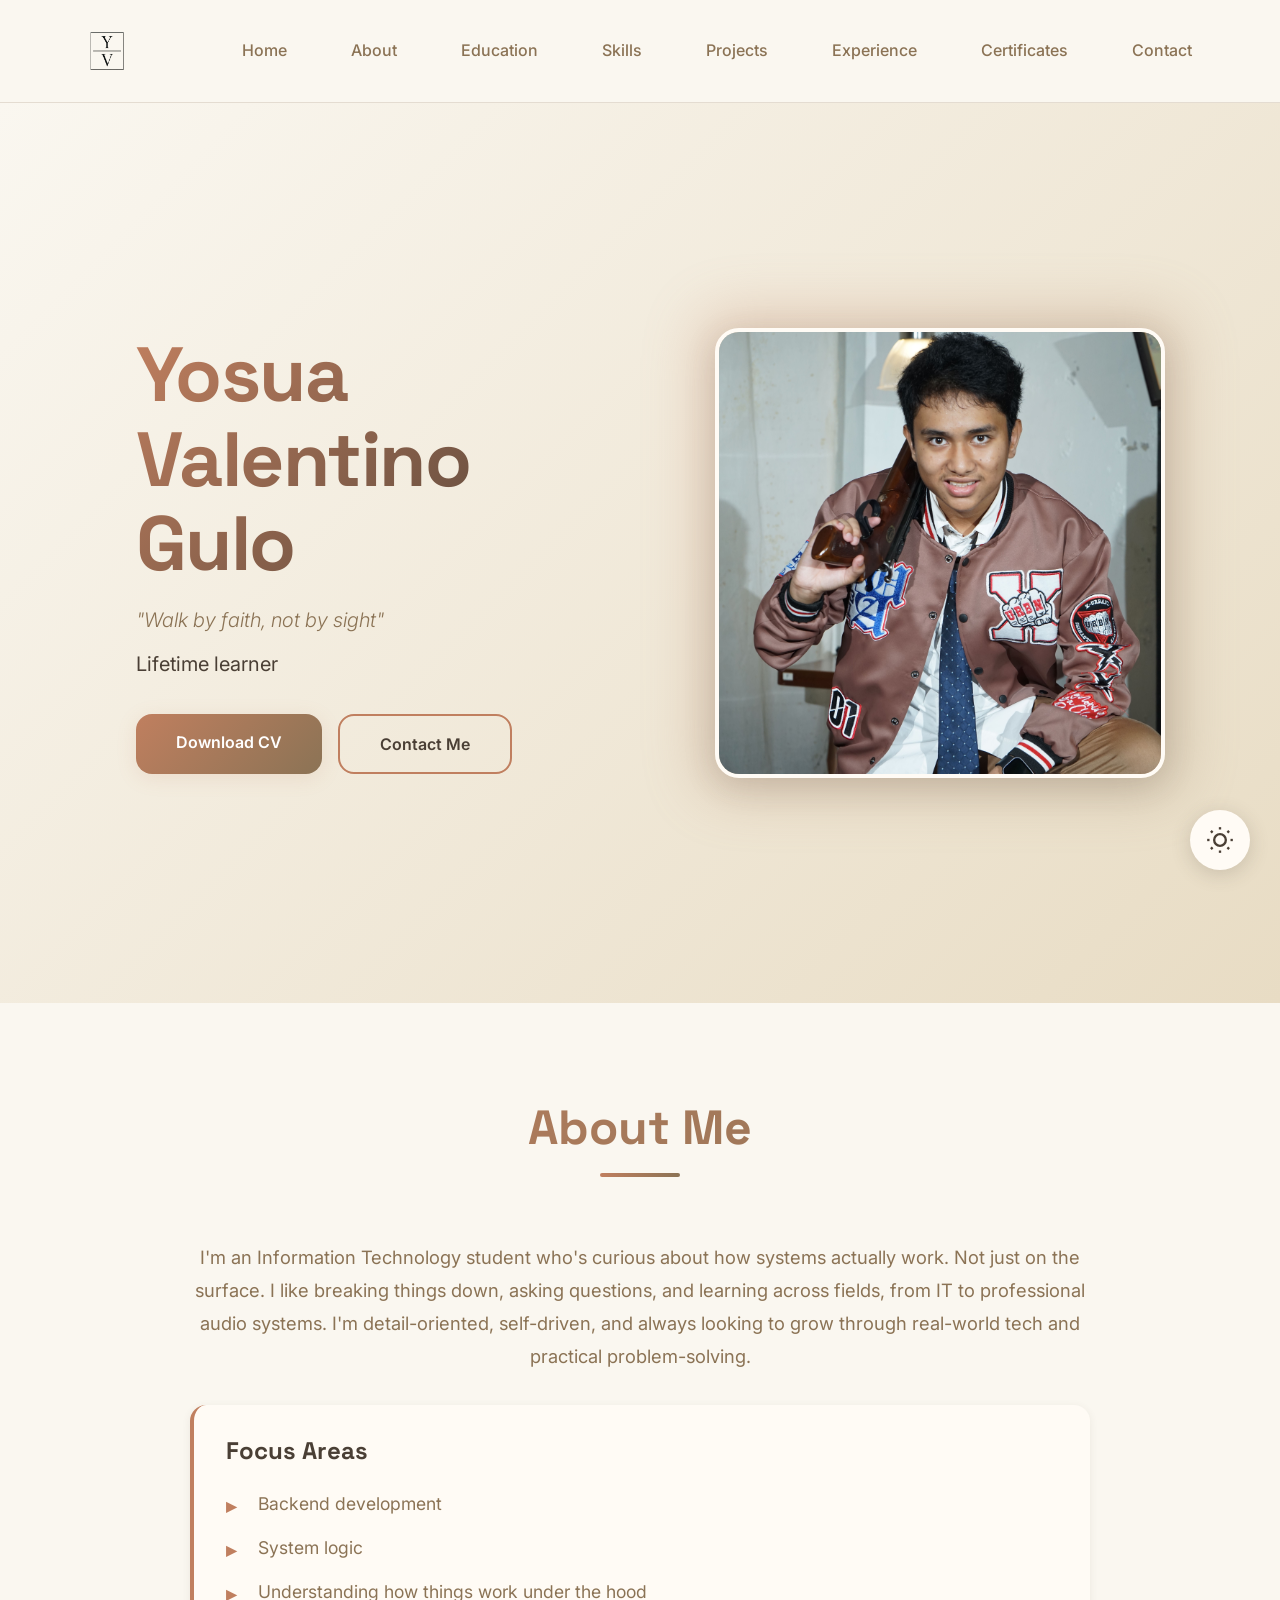
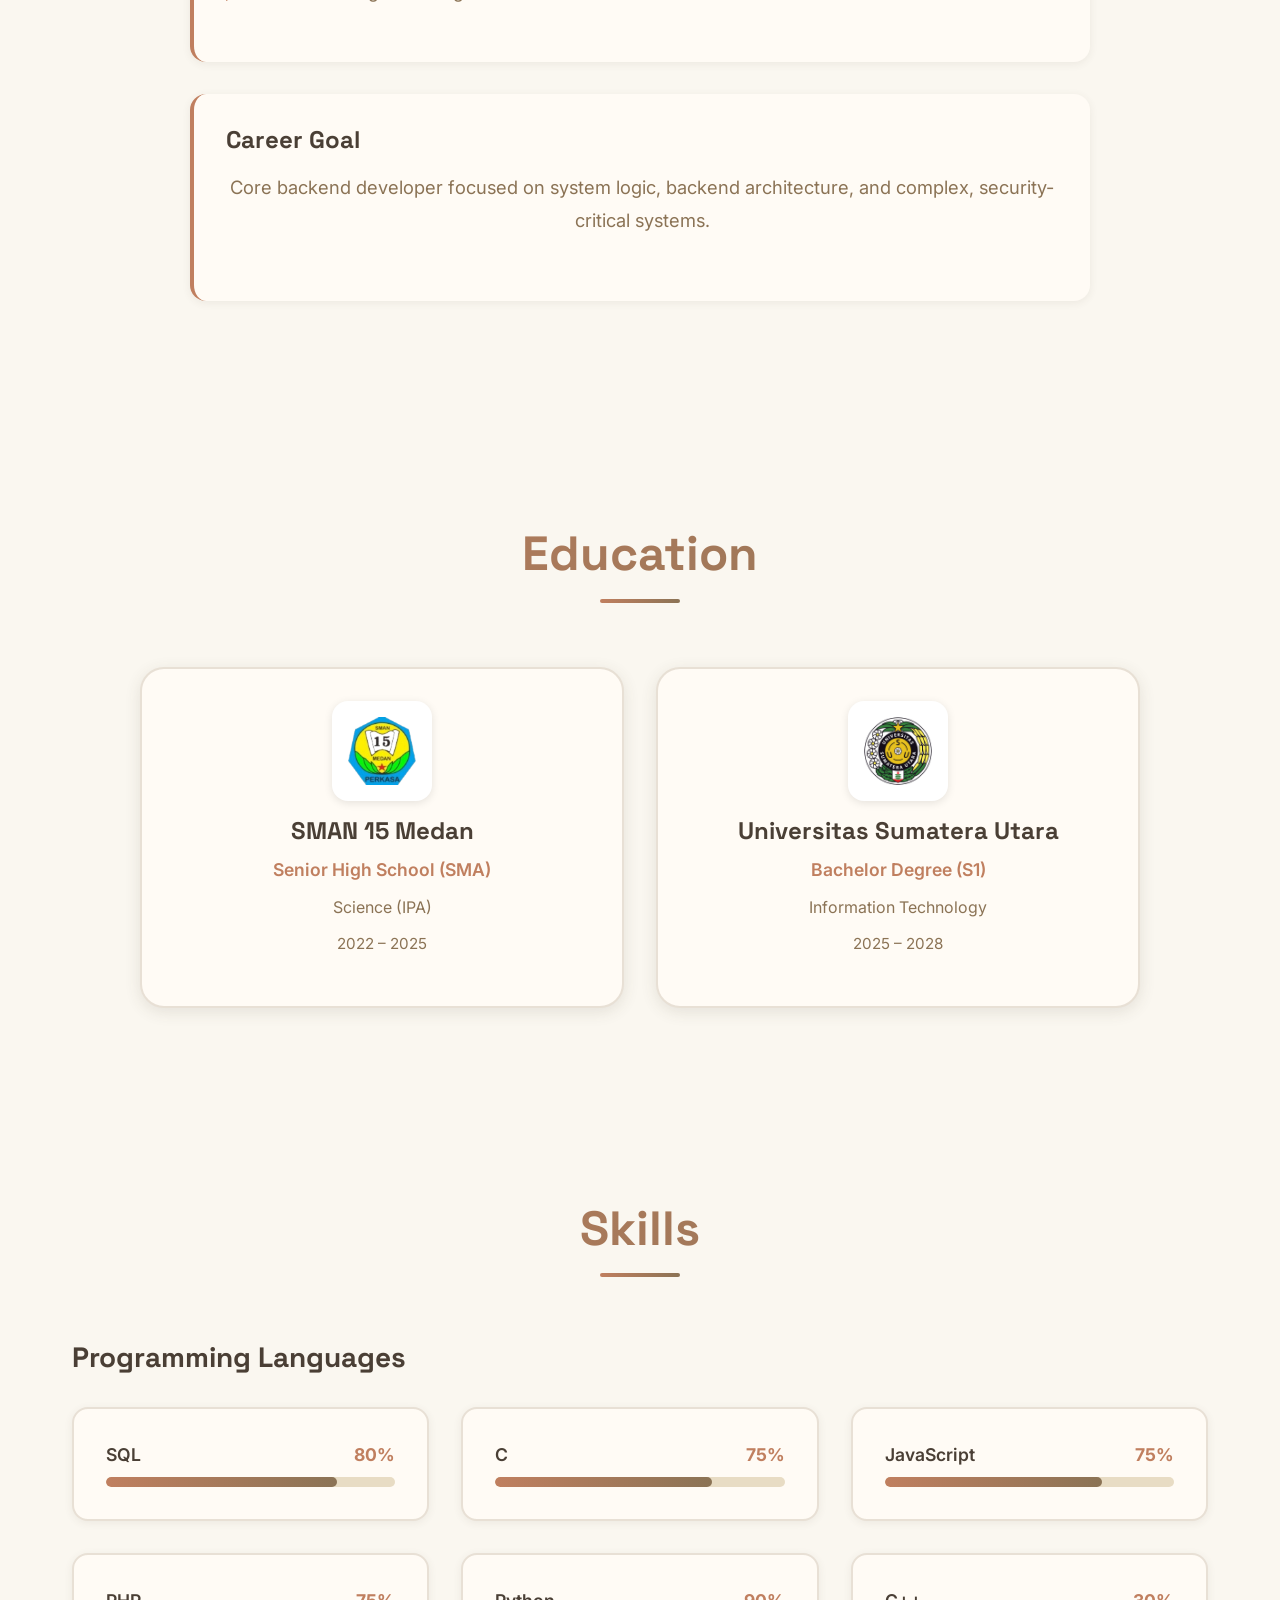
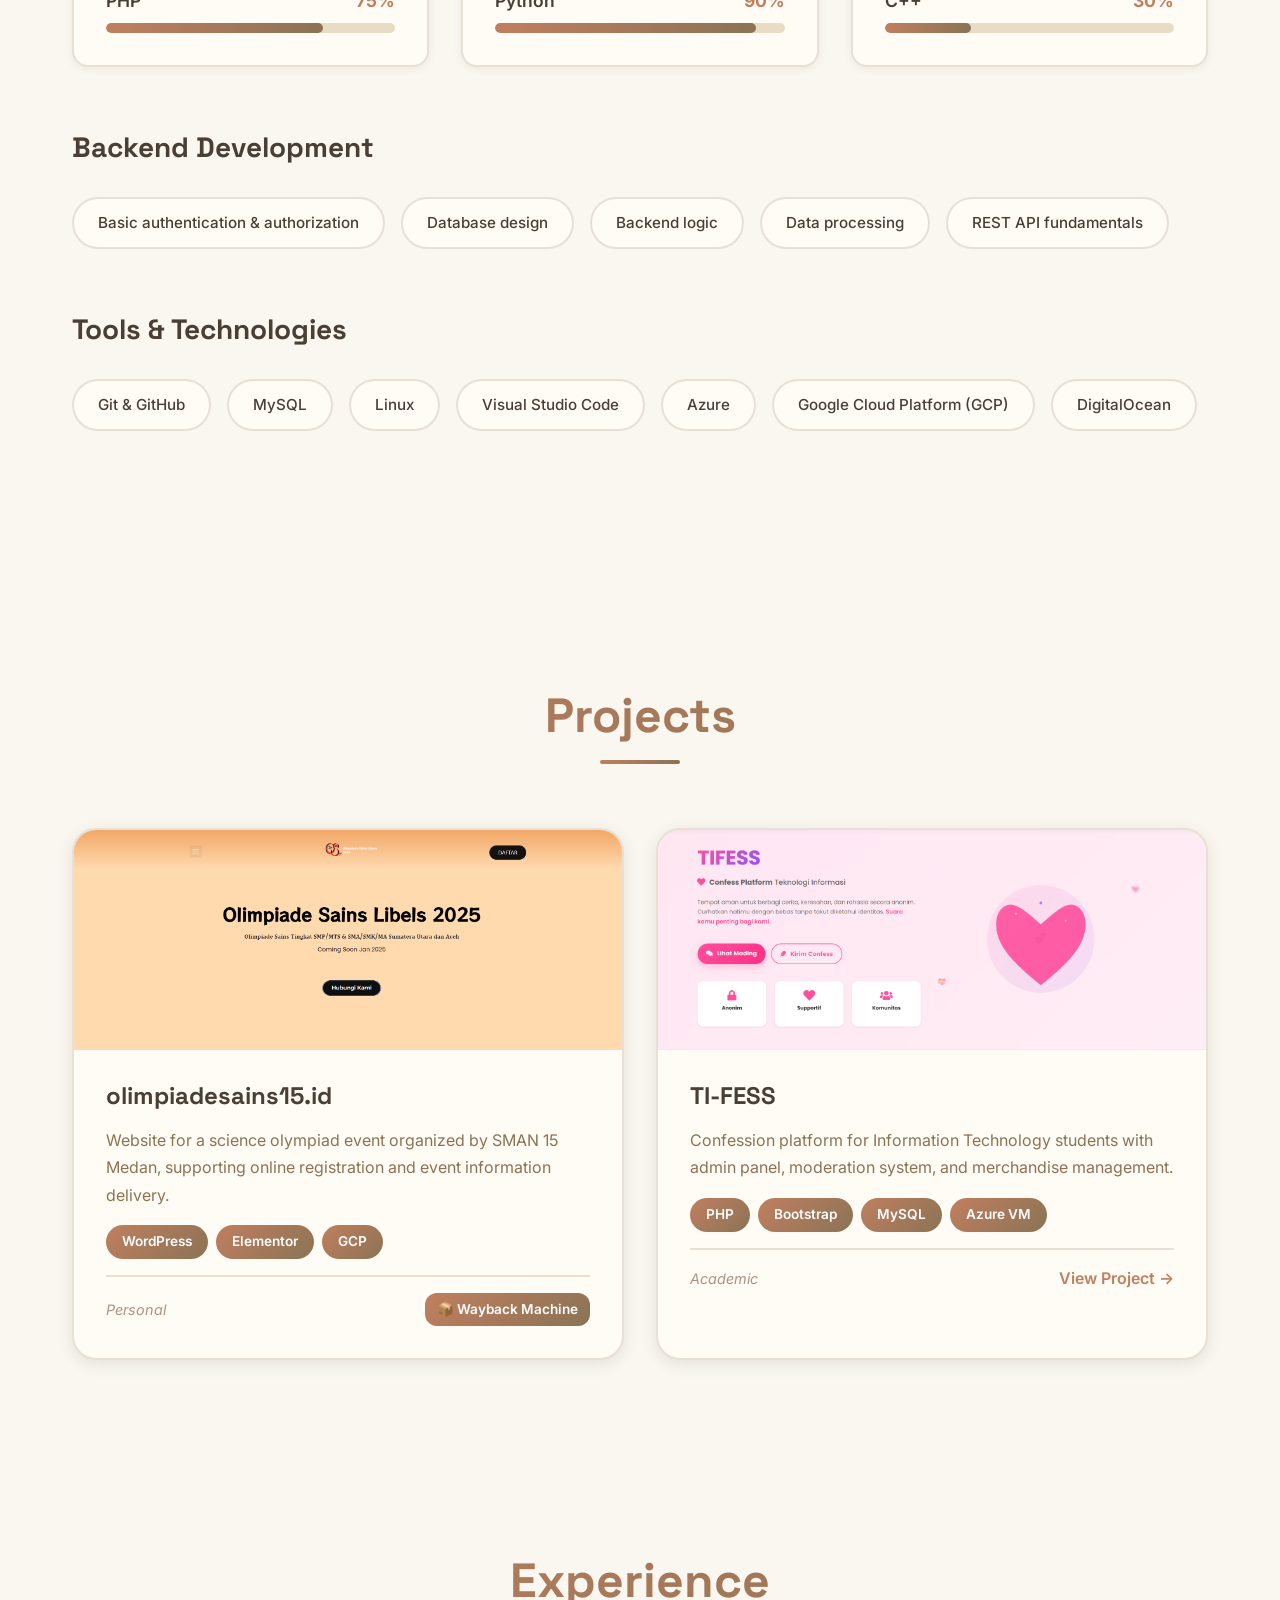
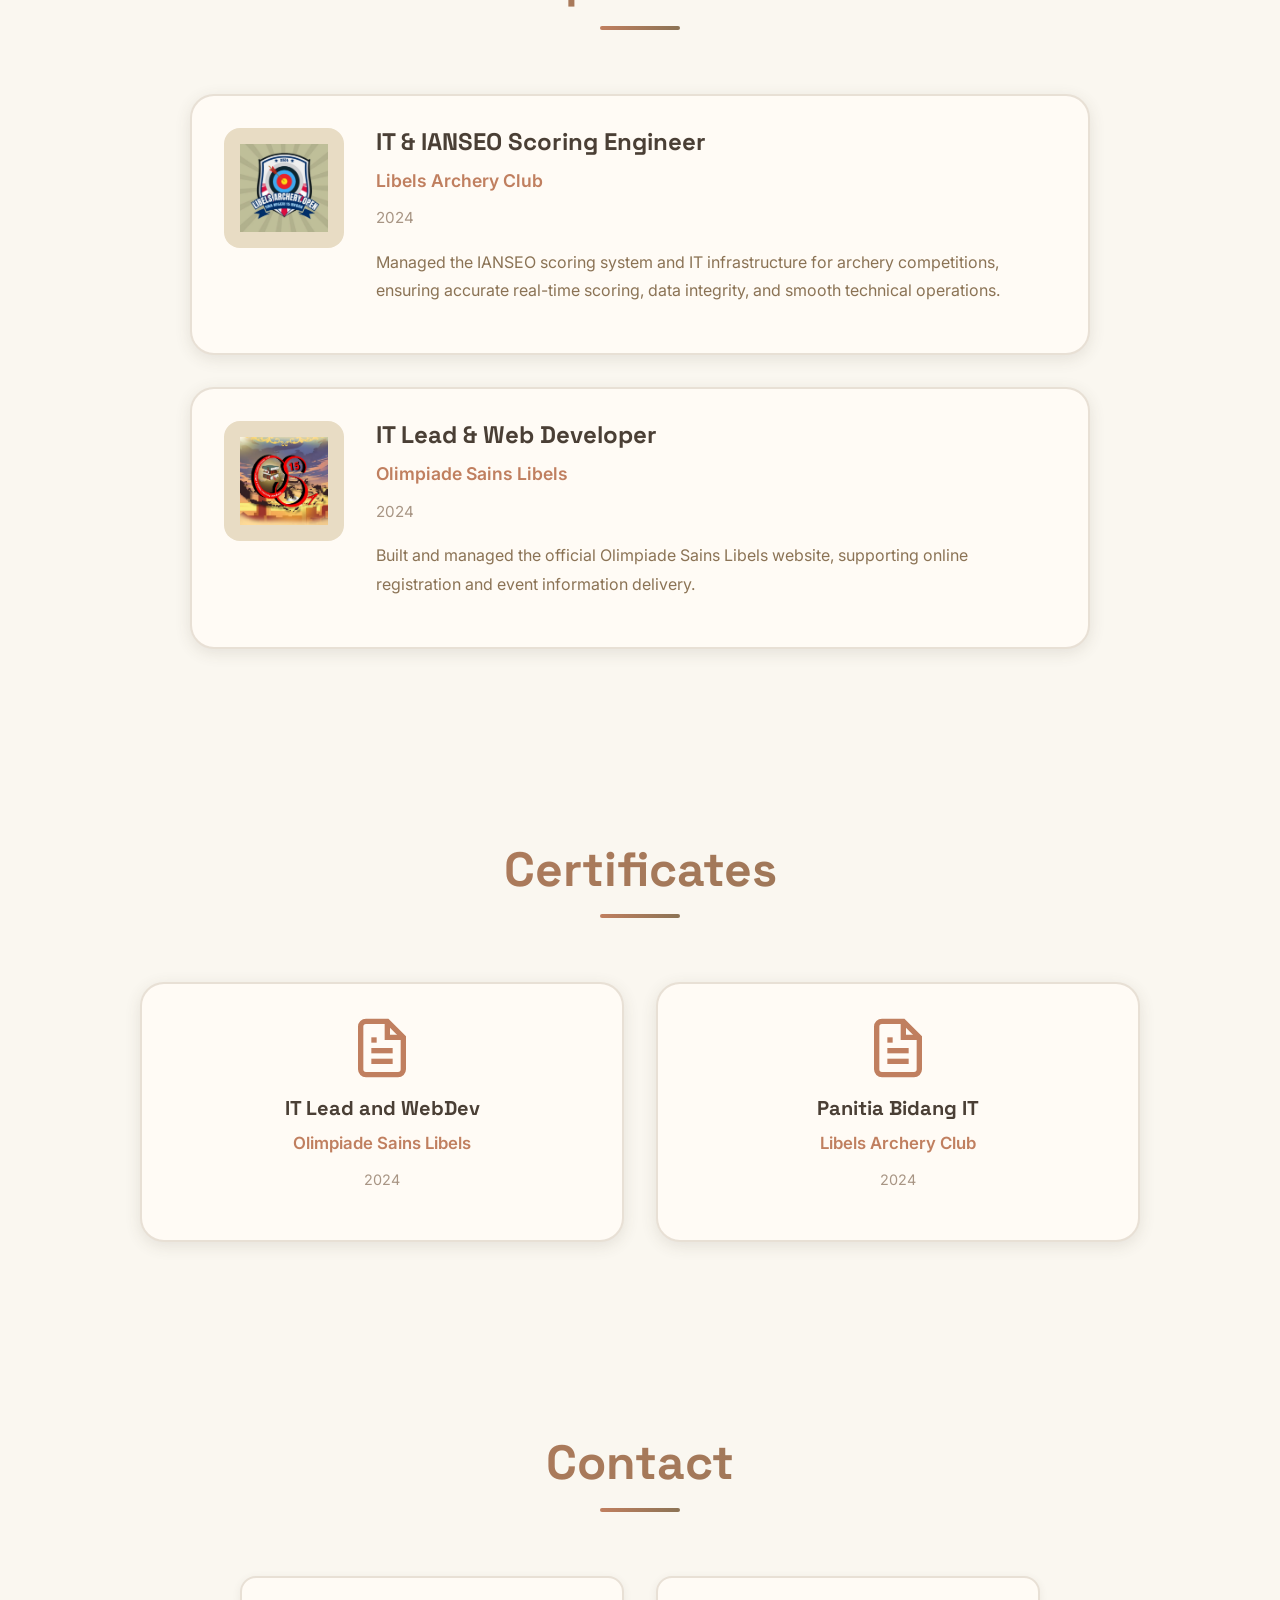
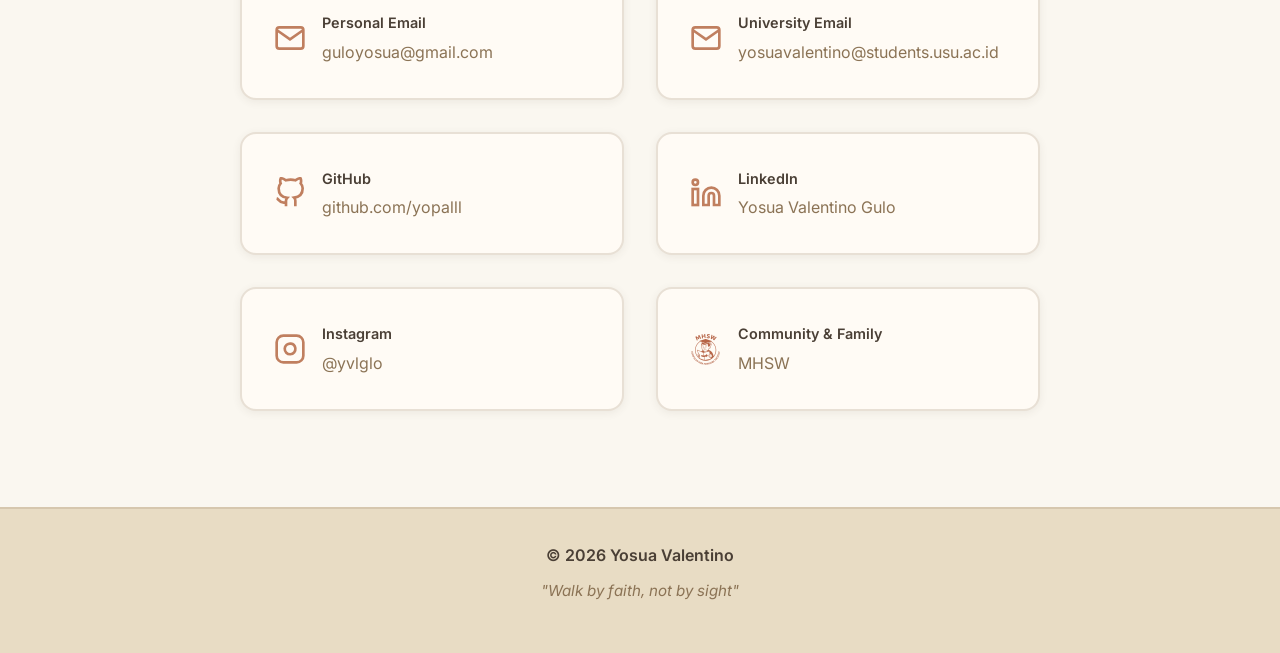
==== commit 2fd8f079: "MHSW" ====
--- a/index.html
+++ b/index.html
@@ -423,6 +423,15 @@
                             <a href="https://www.instagram.com/yvlglo/" target="_blank" rel="noopener noreferrer">@yvlglo</a>
                         </div>
                     </div>
+
+                    <div class="contact-item">
+                        
+                        <img src="assets/images/logo-mhsw.png" alt="Community Logo" class="contact-icon" width="32" height="32" style="object-fit: contain;"> 
+                        <div>
+                            <p class="contact-label">Community & Family</p>
+                            <a href="https://www.instagram.com/mhsw.25/" target="_blank" rel="noopener noreferrer">MHSW</a>
+                        </div>
+                    </div>
                 </div>
             </div>
         </div>
